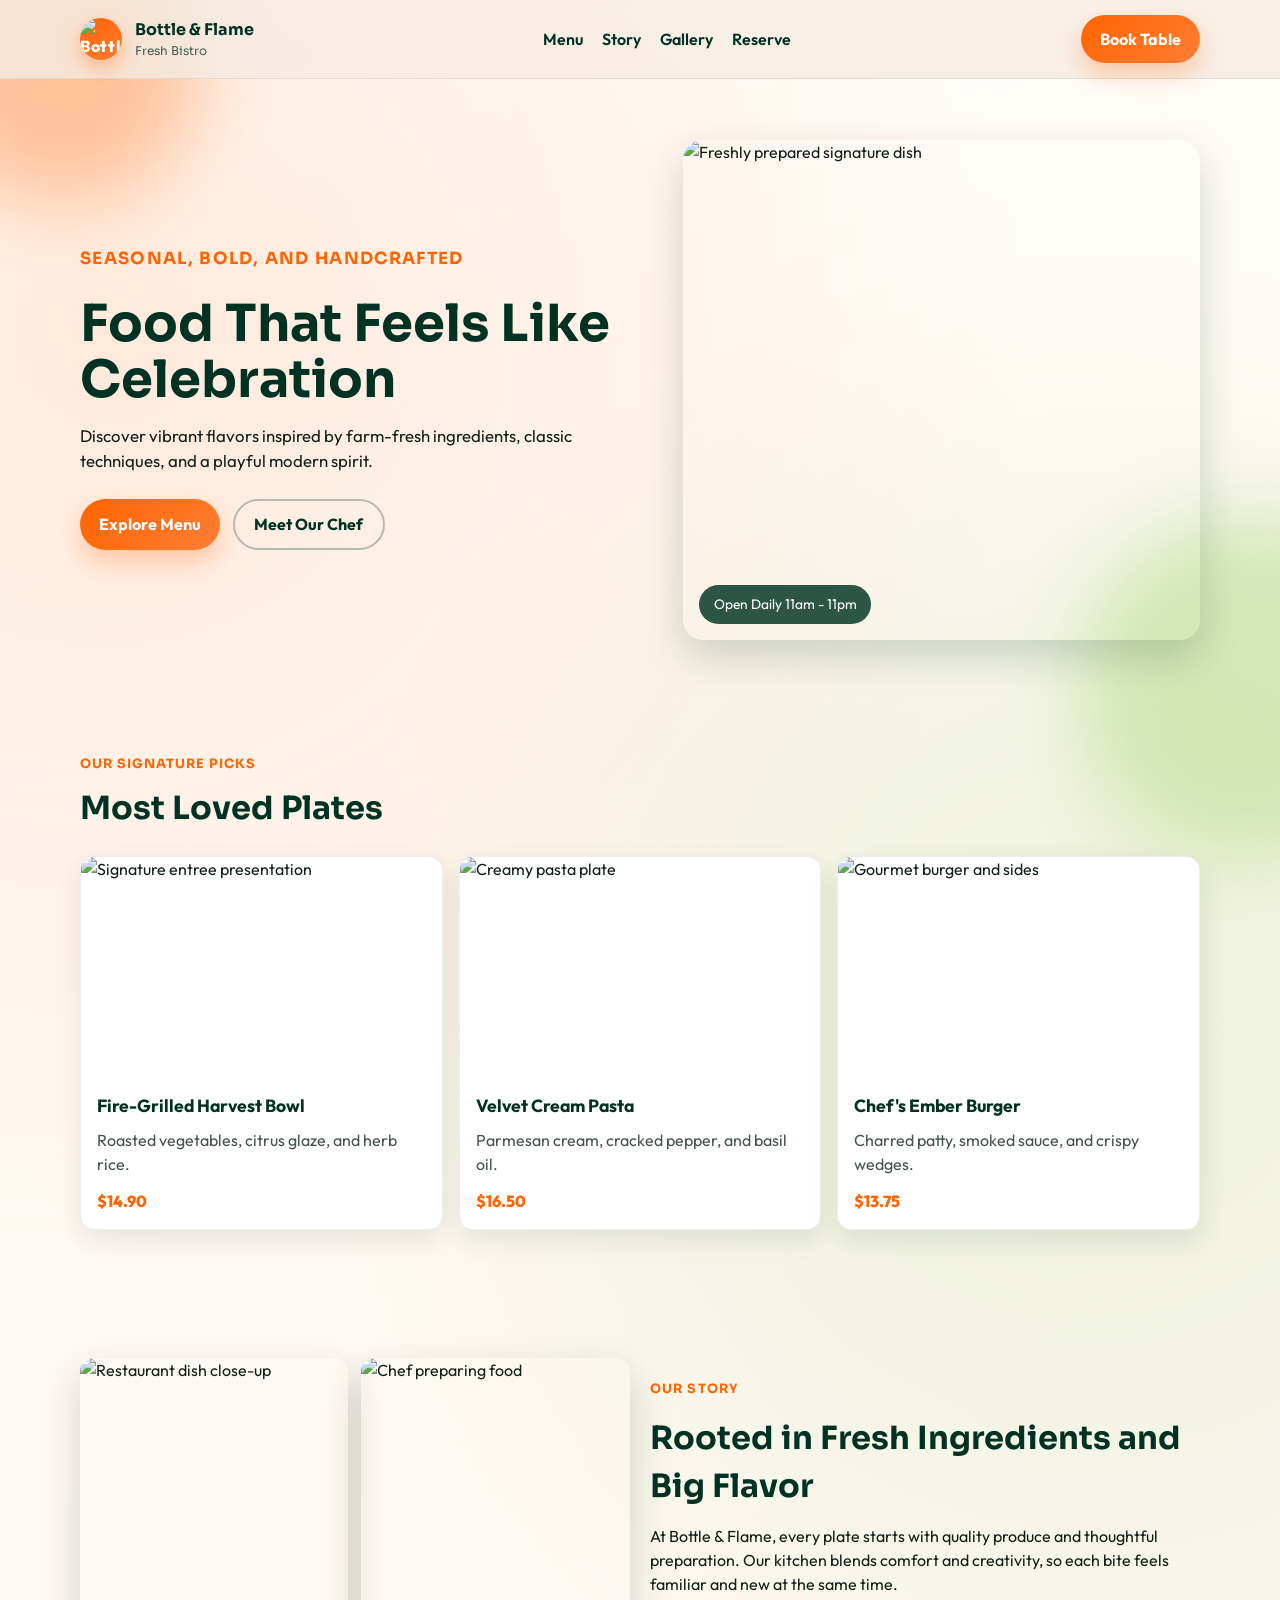
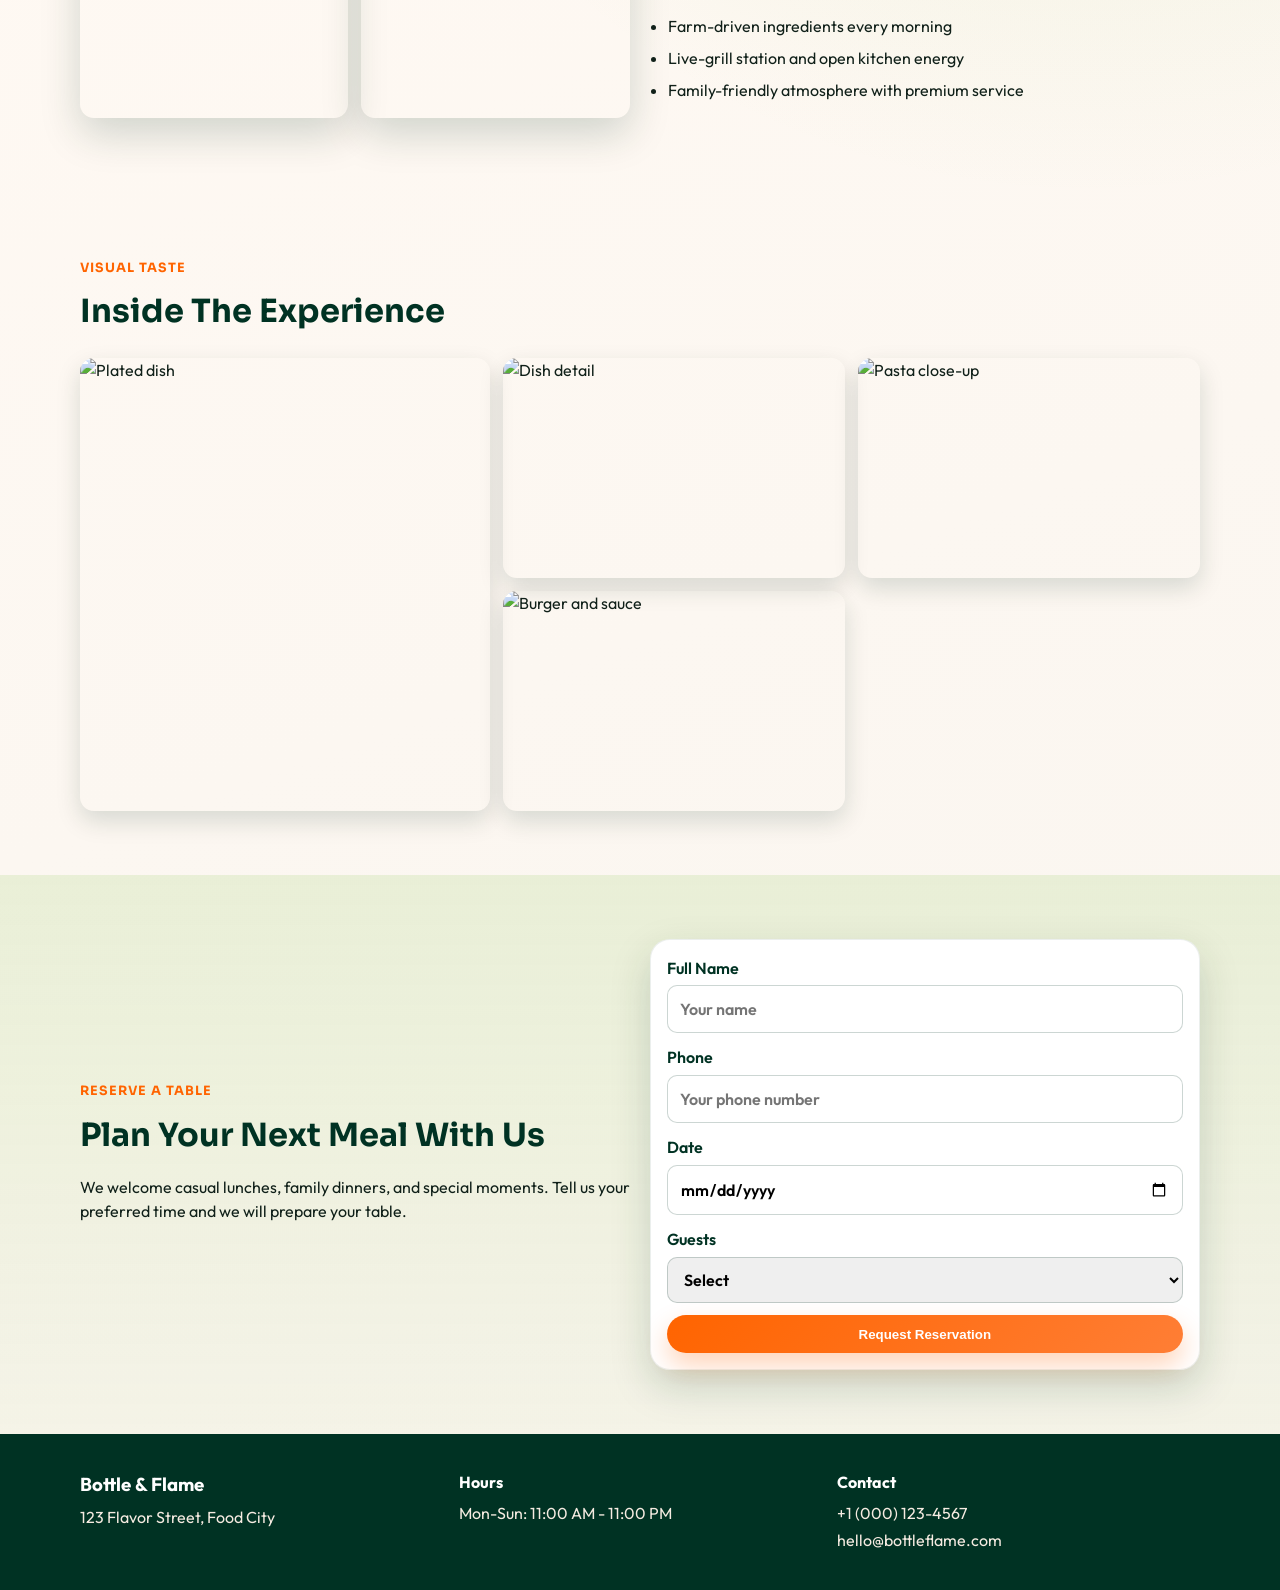
==== index.html @ 5c79b883 "first commit" ====
<!doctype html>
<html lang="en">
  <head>
    <meta charset="UTF-8" />
    <meta name="viewport" content="width=device-width, initial-scale=1.0" />
    <title>Bottle & Flame | Fresh Restaurant</title>
    <meta
      name="description"
      content="Bottle & Flame is a vibrant restaurant serving fresh, seasonal dishes in a warm and modern space."
    />
    <link rel="preconnect" href="https://fonts.googleapis.com" />
    <link rel="preconnect" href="https://fonts.gstatic.com" crossorigin />
    <link
      href="https://fonts.googleapis.com/css2?family=Outfit:wght@300;400;500;600;700;800&family=Sora:wght@400;600;700&display=swap"
      rel="stylesheet"
    />
    <link rel="stylesheet" href="styles.css" />
  </head>
  <body>
    <div class="bg-shape bg-shape-1" aria-hidden="true"></div>
    <div class="bg-shape bg-shape-2" aria-hidden="true"></div>

    <header class="site-header">
      <div class="container nav-wrap">
        <a href="#top" class="brand" aria-label="Bottle and Flame Home">
          <span class="brand-badge">
            <img
              src="https://i.pinimg.com/736x/e0/98/3f/e0983fd6c6b61b1ee750c70c42baafc1.jpg"
              alt="Bottle and Flame logo"
            />
          </span>
          <span class="brand-text">
            <strong>Bottle & Flame</strong>
            <small>Fresh Bistro</small>
          </span>
        </a>

        <nav class="nav-links" aria-label="Primary">
          <a href="#menu">Menu</a>
          <a href="#story">Story</a>
          <a href="#gallery">Gallery</a>
          <a href="#reserve">Reserve</a>
        </nav>

        <a class="btn btn-solid" href="#reserve">Book Table</a>
      </div>
    </header>

    <main id="top">
      <section class="hero section-reveal">
        <div class="container hero-grid">
          <div class="hero-copy">
            <p class="kicker">Seasonal, Bold, and Handcrafted</p>
            <h1>Food That Feels Like Celebration</h1>
            <p>
              Discover vibrant flavors inspired by farm-fresh ingredients,
              classic techniques, and a playful modern spirit.
            </p>
            <div class="hero-actions">
              <a class="btn btn-solid" href="#menu">Explore Menu</a>
              <a class="btn btn-outline" href="#story">Meet Our Chef</a>
            </div>
          </div>
          <div class="hero-visual">
            <img
              src="https://i.pinimg.com/1200x/57/22/00/57220047fc59da5722f2daf2bf683b67.jpg"
              alt="Freshly prepared signature dish"
            />
            <div class="hero-tag">Open Daily 11am - 11pm</div>
          </div>
        </div>
      </section>

      <section id="menu" class="menu section-reveal">
        <div class="container">
          <div class="section-head">
            <p class="kicker">Our Signature Picks</p>
            <h2>Most Loved Plates</h2>
          </div>
          <div class="cards">
            <article class="card">
              <img
                src="https://i.pinimg.com/1200x/0c/54/c2/0c54c2e7148ea5ae05d702aa64c86451.jpg"
                alt="Signature entree presentation"
              />
              <div class="card-body">
                <h3>Fire-Grilled Harvest Bowl</h3>
                <p>Roasted vegetables, citrus glaze, and herb rice.</p>
                <span class="price">$14.90</span>
              </div>
            </article>

            <article class="card">
              <img
                src="https://i.pinimg.com/736x/37/b6/60/37b660cb40988dda83c8d345f62c83da.jpg"
                alt="Creamy pasta plate"
              />
              <div class="card-body">
                <h3>Velvet Cream Pasta</h3>
                <p>Parmesan cream, cracked pepper, and basil oil.</p>
                <span class="price">$16.50</span>
              </div>
            </article>

            <article class="card">
              <img
                src="https://i.pinimg.com/1200x/67/fa/d7/67fad77814d56b44487b57f798a0442e.jpg"
                alt="Gourmet burger and sides"
              />
              <div class="card-body">
                <h3>Chef's Ember Burger</h3>
                <p>Charred patty, smoked sauce, and crispy wedges.</p>
                <span class="price">$13.75</span>
              </div>
            </article>
          </div>
        </div>
      </section>

      <section id="story" class="story section-reveal">
        <div class="container story-grid">
          <div class="story-image-wrap">
            <img
              class="story-dish"
              src="https://i.pinimg.com/736x/79/e4/8b/79e48b3a2fa426a9a2b38bc45825f076.jpg"
              alt="Restaurant dish close-up"
            />
            <img
              class="story-chef"
              src="https://i.pinimg.com/736x/0b/7b/25/0b7b25e48258ddd399b24ec6fa42fc54.jpg"
              alt="Chef preparing food"
            />
          </div>
          <div class="story-copy">
            <p class="kicker">Our Story</p>
            <h2>Rooted in Fresh Ingredients and Big Flavor</h2>
            <p>
              At Bottle & Flame, every plate starts with quality produce and
              thoughtful preparation. Our kitchen blends comfort and creativity,
              so each bite feels familiar and new at the same time.
            </p>
            <ul class="story-points">
              <li>Farm-driven ingredients every morning</li>
              <li>Live-grill station and open kitchen energy</li>
              <li>Family-friendly atmosphere with premium service</li>
            </ul>
          </div>
        </div>
      </section>

      <section id="gallery" class="gallery section-reveal">
        <div class="container">
          <div class="section-head">
            <p class="kicker">Visual Taste</p>
            <h2>Inside The Experience</h2>
          </div>
          <div class="gallery-grid">
            <img
              src="https://i.pinimg.com/1200x/57/22/00/57220047fc59da5722f2daf2bf683b67.jpg"
              alt="Plated dish"
            />
            <img
              src="https://i.pinimg.com/1200x/0c/54/c2/0c54c2e7148ea5ae05d702aa64c86451.jpg"
              alt="Dish detail"
            />
            <img
              src="https://i.pinimg.com/736x/37/b6/60/37b660cb40988dda83c8d345f62c83da.jpg"
              alt="Pasta close-up"
            />
            <img
              src="https://i.pinimg.com/1200x/67/fa/d7/67fad77814d56b44487b57f798a0442e.jpg"
              alt="Burger and sauce"
            />
          </div>
        </div>
      </section>

      <section id="reserve" class="reserve section-reveal">
        <div class="container reserve-grid">
          <div class="reserve-copy">
            <p class="kicker">Reserve A Table</p>
            <h2>Plan Your Next Meal With Us</h2>
            <p>
              We welcome casual lunches, family dinners, and special moments.
              Tell us your preferred time and we will prepare your table.
            </p>
          </div>

          <form class="reserve-form" action="#" method="post">
            <label>
              Full Name
              <input type="text" name="name" placeholder="Your name" required />
            </label>
            <label>
              Phone
              <input type="tel" name="phone" placeholder="Your phone number" required />
            </label>
            <label>
              Date
              <input type="date" name="date" required />
            </label>
            <label>
              Guests
              <select name="guests" required>
                <option value="">Select</option>
                <option>2 Guests</option>
                <option>4 Guests</option>
                <option>6 Guests</option>
                <option>8+ Guests</option>
              </select>
            </label>
            <button class="btn btn-solid" type="submit">Request Reservation</button>
          </form>
        </div>
      </section>
    </main>

    <footer class="site-footer">
      <div class="container footer-grid">
        <div>
          <h3>Bottle & Flame</h3>
          <p>123 Flavor Street, Food City</p>
        </div>
        <div>
          <h4>Hours</h4>
          <p>Mon-Sun: 11:00 AM - 11:00 PM</p>
        </div>
        <div>
          <h4>Contact</h4>
          <p>+1 (000) 123-4567</p>
          <p>hello@bottleflame.com</p>
        </div>
      </div>
    </footer>

    <script src="script.js"></script>
  </body>
</html>
---- styles.css ----
:root {
  --pumpkin: #ff6400;
  --eggshell: #f5ebe1;
  --salad: #8cc850;
  --bottle: #003223;
  --white: #ffffff;
  --text-dark: #102019;
  --radius-lg: 20px;
  --radius-md: 14px;
  --shadow: 0 16px 40px rgba(0, 50, 35, 0.18);
}

* {
  box-sizing: border-box;
}

html,
body {
  margin: 0;
  padding: 0;
}

body {
  font-family: "Outfit", sans-serif;
  color: var(--text-dark);
  background:
    radial-gradient(circle at 8% 10%, rgba(255, 100, 0, 0.12), transparent 30%),
    radial-gradient(circle at 85% 32%, rgba(140, 200, 80, 0.17), transparent 32%),
    linear-gradient(160deg, #fffefc, #fff9f3 35%, #f9f5ef 100%);
  line-height: 1.5;
  min-height: 100vh;
}

img {
  max-width: 100%;
  display: block;
}

.container {
  width: min(1120px, calc(100% - 2.4rem));
  margin-inline: auto;
}

.bg-shape {
  position: fixed;
  pointer-events: none;
  border-radius: 999px;
  filter: blur(40px);
  opacity: 0.32;
  z-index: -1;
}

.bg-shape-1 {
  width: 280px;
  height: 280px;
  background: var(--pumpkin);
  top: -80px;
  left: -80px;
}

.bg-shape-2 {
  width: 340px;
  height: 340px;
  background: var(--salad);
  right: -140px;
  bottom: 5%;
}

.site-header {
  position: sticky;
  top: 0;
  backdrop-filter: blur(8px);
  background: rgba(245, 235, 225, 0.8);
  border-bottom: 1px solid rgba(0, 50, 35, 0.08);
  z-index: 30;
}

.nav-wrap {
  min-height: 78px;
  display: flex;
  align-items: center;
  justify-content: space-between;
  gap: 1rem;
}

.brand {
  display: flex;
  align-items: center;
  gap: 0.8rem;
  text-decoration: none;
  color: var(--bottle);
}

.brand-badge {
  width: 42px;
  height: 42px;
  display: grid;
  place-items: center;
  overflow: hidden;
  border-radius: 50%;
  font-weight: 800;
  letter-spacing: 0.04em;
  color: var(--white);
  background: linear-gradient(145deg, var(--pumpkin), #ff7c2f);
  box-shadow: 0 8px 20px rgba(255, 100, 0, 0.35);
}

.brand-badge img {
  width: 100%;
  height: 100%;
  object-fit: cover;
}

.brand-text {
  display: grid;
  font-family: "Sora", sans-serif;
}

.brand-text strong {
  font-size: 1rem;
}

.brand-text small {
  opacity: 0.75;
  font-size: 0.75rem;
}

.nav-links {
  display: flex;
  gap: 1.2rem;
}

.nav-links a {
  text-decoration: none;
  color: var(--bottle);
  font-weight: 600;
}

.nav-links a:hover {
  color: var(--pumpkin);
}

.btn {
  text-decoration: none;
  border: 0;
  border-radius: 999px;
  font-weight: 700;
  padding: 0.72rem 1.2rem;
  display: inline-flex;
  align-items: center;
  justify-content: center;
  cursor: pointer;
  transition: transform 0.25s ease, box-shadow 0.25s ease, background 0.25s ease;
}

.btn:hover {
  transform: translateY(-2px);
}

.btn-solid {
  background: linear-gradient(135deg, var(--pumpkin), #ff7e35);
  color: var(--white);
  box-shadow: 0 12px 26px rgba(255, 100, 0, 0.28);
}

.btn-outline {
  color: var(--bottle);
  border: 2px solid rgba(0, 50, 35, 0.28);
  background: transparent;
}

.hero {
  padding: 3.8rem 0 2.4rem;
}

.hero-grid {
  display: grid;
  grid-template-columns: 1.05fr 0.95fr;
  gap: 2rem;
  align-items: center;
}

.kicker {
  font-family: "Sora", sans-serif;
  letter-spacing: 0.08em;
  font-size: 0.8rem;
  text-transform: uppercase;
  color: var(--pumpkin);
  font-weight: 700;
  margin-bottom: 0.6rem;
}

.hero-copy h1 {
  font-family: "Sora", sans-serif;
  font-size: clamp(2rem, 4vw, 3.6rem);
  line-height: 1.08;
  color: var(--bottle);
  margin: 0;
}

.hero-copy p {
  max-width: 48ch;
  font-size: 1.05rem;
  margin: 1rem 0 1.6rem;
}

.hero-actions {
  display: flex;
  flex-wrap: wrap;
  gap: 0.8rem;
}

.hero-visual {
  position: relative;
  border-radius: var(--radius-lg);
  overflow: hidden;
  box-shadow: var(--shadow);
}

.hero-visual img {
  width: 100%;
  height: min(500px, 60vh);
  object-fit: cover;
}

.hero-tag {
  position: absolute;
  left: 1rem;
  bottom: 1rem;
  background: rgba(0, 50, 35, 0.82);
  color: var(--white);
  padding: 0.58rem 0.9rem;
  border-radius: 999px;
  font-size: 0.86rem;
}

.menu,
.story,
.gallery,
.reserve {
  padding: 4rem 0;
}

.section-head h2,
.story-copy h2,
.reserve-copy h2 {
  font-family: "Sora", sans-serif;
  color: var(--bottle);
  margin: 0;
  font-size: clamp(1.6rem, 2.5vw, 2.4rem);
}

.cards {
  margin-top: 1.5rem;
  display: grid;
  grid-template-columns: repeat(3, minmax(0, 1fr));
  gap: 1rem;
}

.card {
  background: var(--white);
  border-radius: var(--radius-md);
  overflow: hidden;
  border: 1px solid rgba(0, 50, 35, 0.08);
  box-shadow: 0 10px 28px rgba(0, 50, 35, 0.1);
}

.card img {
  width: 100%;
  height: 220px;
  object-fit: cover;
}

.card-body {
  padding: 1rem;
}

.card-body h3 {
  margin: 0;
  font-size: 1.1rem;
  color: var(--bottle);
}

.card-body p {
  margin: 0.55rem 0 0.8rem;
  color: #44534c;
}

.price {
  font-weight: 800;
  color: var(--pumpkin);
}

.story-grid {
  display: grid;
  grid-template-columns: 1fr 1fr;
  gap: 1.3rem;
  align-items: center;
}

.story-image-wrap {
  display: grid;
  grid-template-columns: 1fr 1fr;
  gap: 0.8rem;
}

.story-dish,
.story-chef {
  border-radius: var(--radius-md);
  height: 360px;
  width: 100%;
  object-fit: cover;
  box-shadow: var(--shadow);
}

.story-copy p {
  margin: 0.9rem 0;
}

.story-points {
  margin: 1.1rem 0 0;
  padding-left: 1.1rem;
}

.story-points li {
  margin-bottom: 0.5rem;
}

.gallery-grid {
  margin-top: 1.4rem;
  display: grid;
  gap: 0.8rem;
  grid-template-columns: 1.2fr 1fr 1fr;
  grid-template-rows: 220px 220px;
}

.gallery-grid img {
  width: 100%;
  height: 100%;
  object-fit: cover;
  border-radius: var(--radius-md);
  box-shadow: 0 10px 24px rgba(0, 50, 35, 0.15);
}

.gallery-grid img:first-child {
  grid-row: 1 / span 2;
}

.reserve {
  background: linear-gradient(180deg, rgba(140, 200, 80, 0.16), rgba(140, 200, 80, 0.05));
}

.reserve-grid {
  display: grid;
  grid-template-columns: 1fr 1fr;
  gap: 1.2rem;
  align-items: center;
}

.reserve-form {
  background: var(--white);
  border: 1px solid rgba(0, 50, 35, 0.08);
  border-radius: var(--radius-lg);
  box-shadow: var(--shadow);
  padding: 1rem;
  display: grid;
  gap: 0.75rem;
}

.reserve-form label {
  display: grid;
  gap: 0.35rem;
  font-weight: 600;
  color: var(--bottle);
}

.reserve-form input,
.reserve-form select {
  border: 1px solid rgba(0, 50, 35, 0.2);
  border-radius: 10px;
  padding: 0.7rem 0.8rem;
  font: inherit;
}

.reserve-form input:focus,
.reserve-form select:focus {
  outline: 2px solid rgba(255, 100, 0, 0.4);
  border-color: var(--pumpkin);
}

.site-footer {
  background: var(--bottle);
  color: var(--eggshell);
  padding: 2.2rem 0;
}

.footer-grid {
  display: grid;
  grid-template-columns: repeat(3, minmax(0, 1fr));
  gap: 1rem;
}

.footer-grid h3,
.footer-grid h4 {
  margin: 0 0 0.45rem;
  color: var(--white);
}

.footer-grid p {
  margin: 0.2rem 0;
}

.section-reveal {
  opacity: 0;
  transform: translateY(24px);
  transition: opacity 0.7s ease, transform 0.7s ease;
}

.section-reveal.visible {
  opacity: 1;
  transform: translateY(0);
}

@media (max-width: 980px) {
  .nav-links {
    display: none;
  }

  .hero-grid,
  .story-grid,
  .reserve-grid {
    grid-template-columns: 1fr;
  }

  .cards {
    grid-template-columns: repeat(2, minmax(0, 1fr));
  }

  .gallery-grid {
    grid-template-columns: 1fr 1fr;
    grid-template-rows: 220px 220px 220px;
  }

  .gallery-grid img:first-child {
    grid-column: 1 / span 2;
    grid-row: 1;
  }

  .story-dish,
  .story-chef {
    height: 280px;
  }
}

@media (max-width: 640px) {
  .hero {
    padding-top: 2.8rem;
  }

  .cards,
  .footer-grid,
  .story-image-wrap {
    grid-template-columns: 1fr;
  }

  .gallery-grid {
    grid-template-columns: 1fr;
    grid-template-rows: none;
  }

  .gallery-grid img,
  .gallery-grid img:first-child {
    grid-column: auto;
    grid-row: auto;
    height: 220px;
  }
}
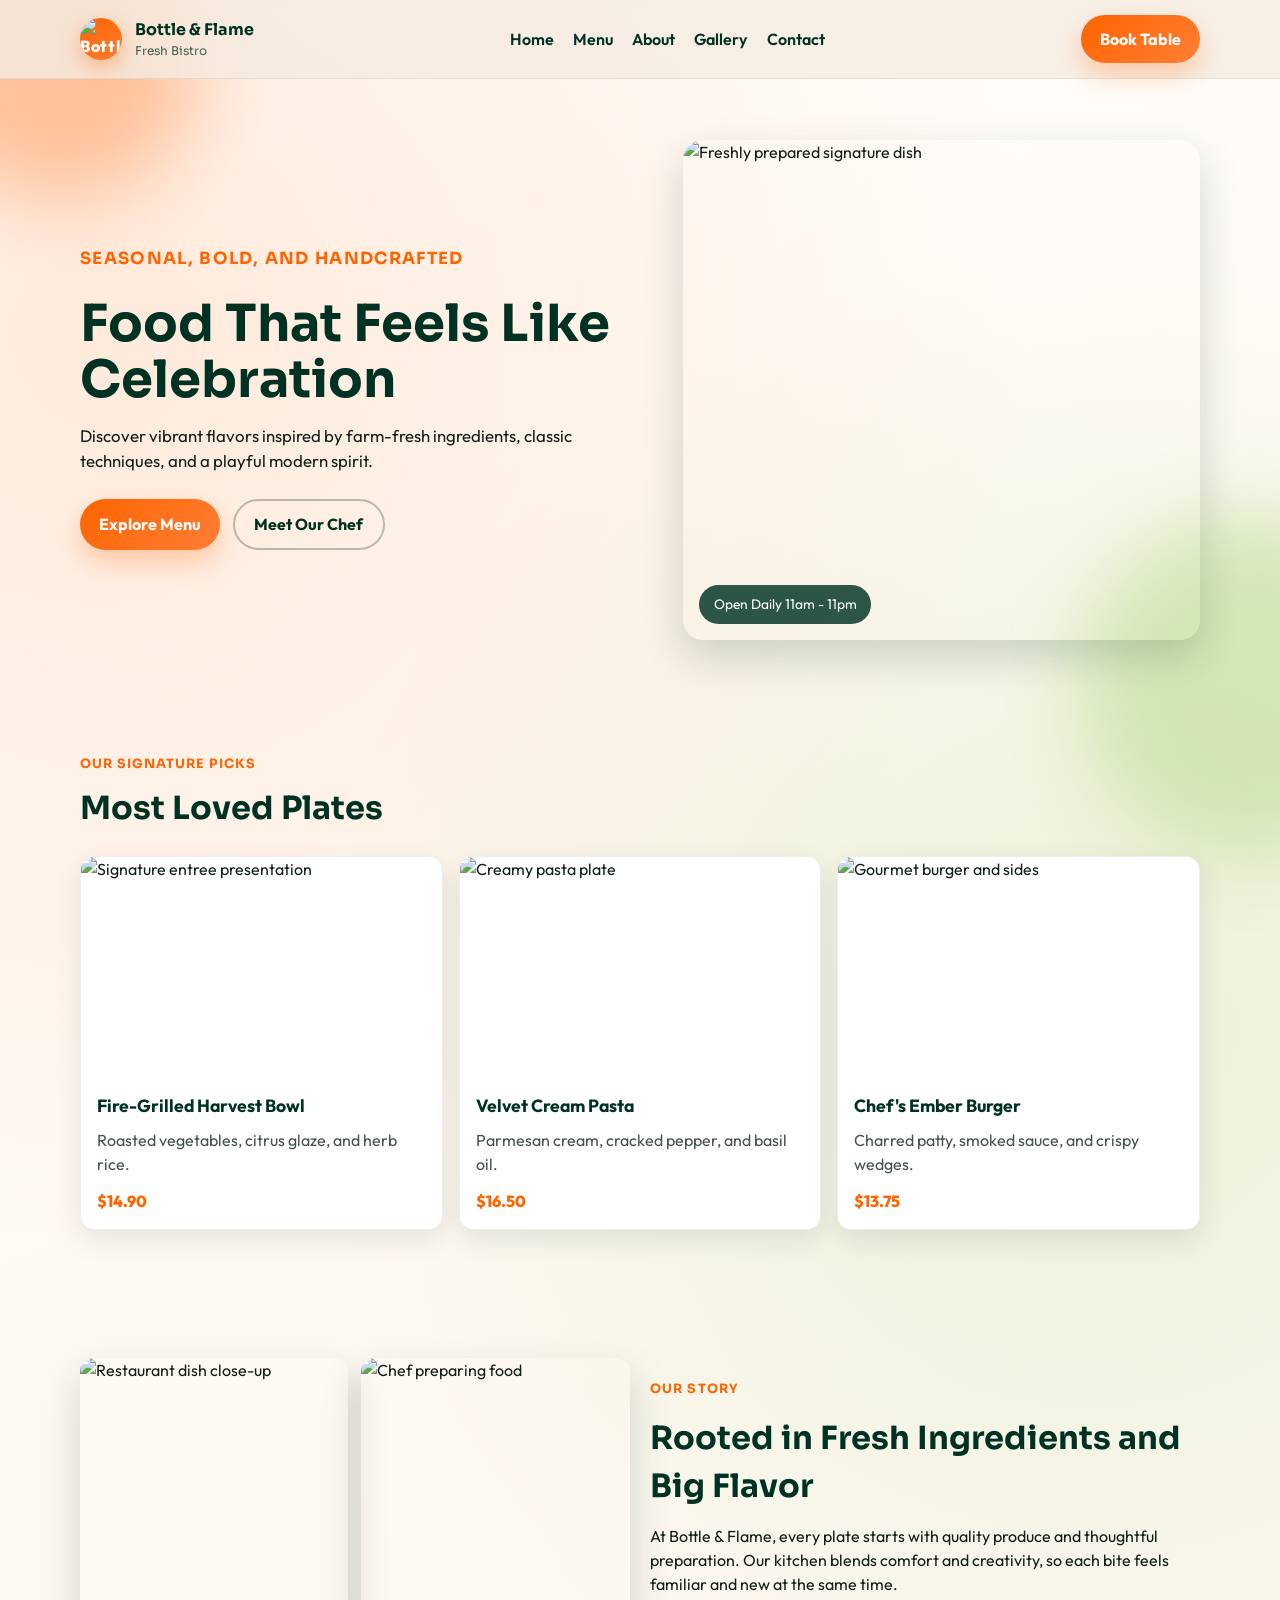
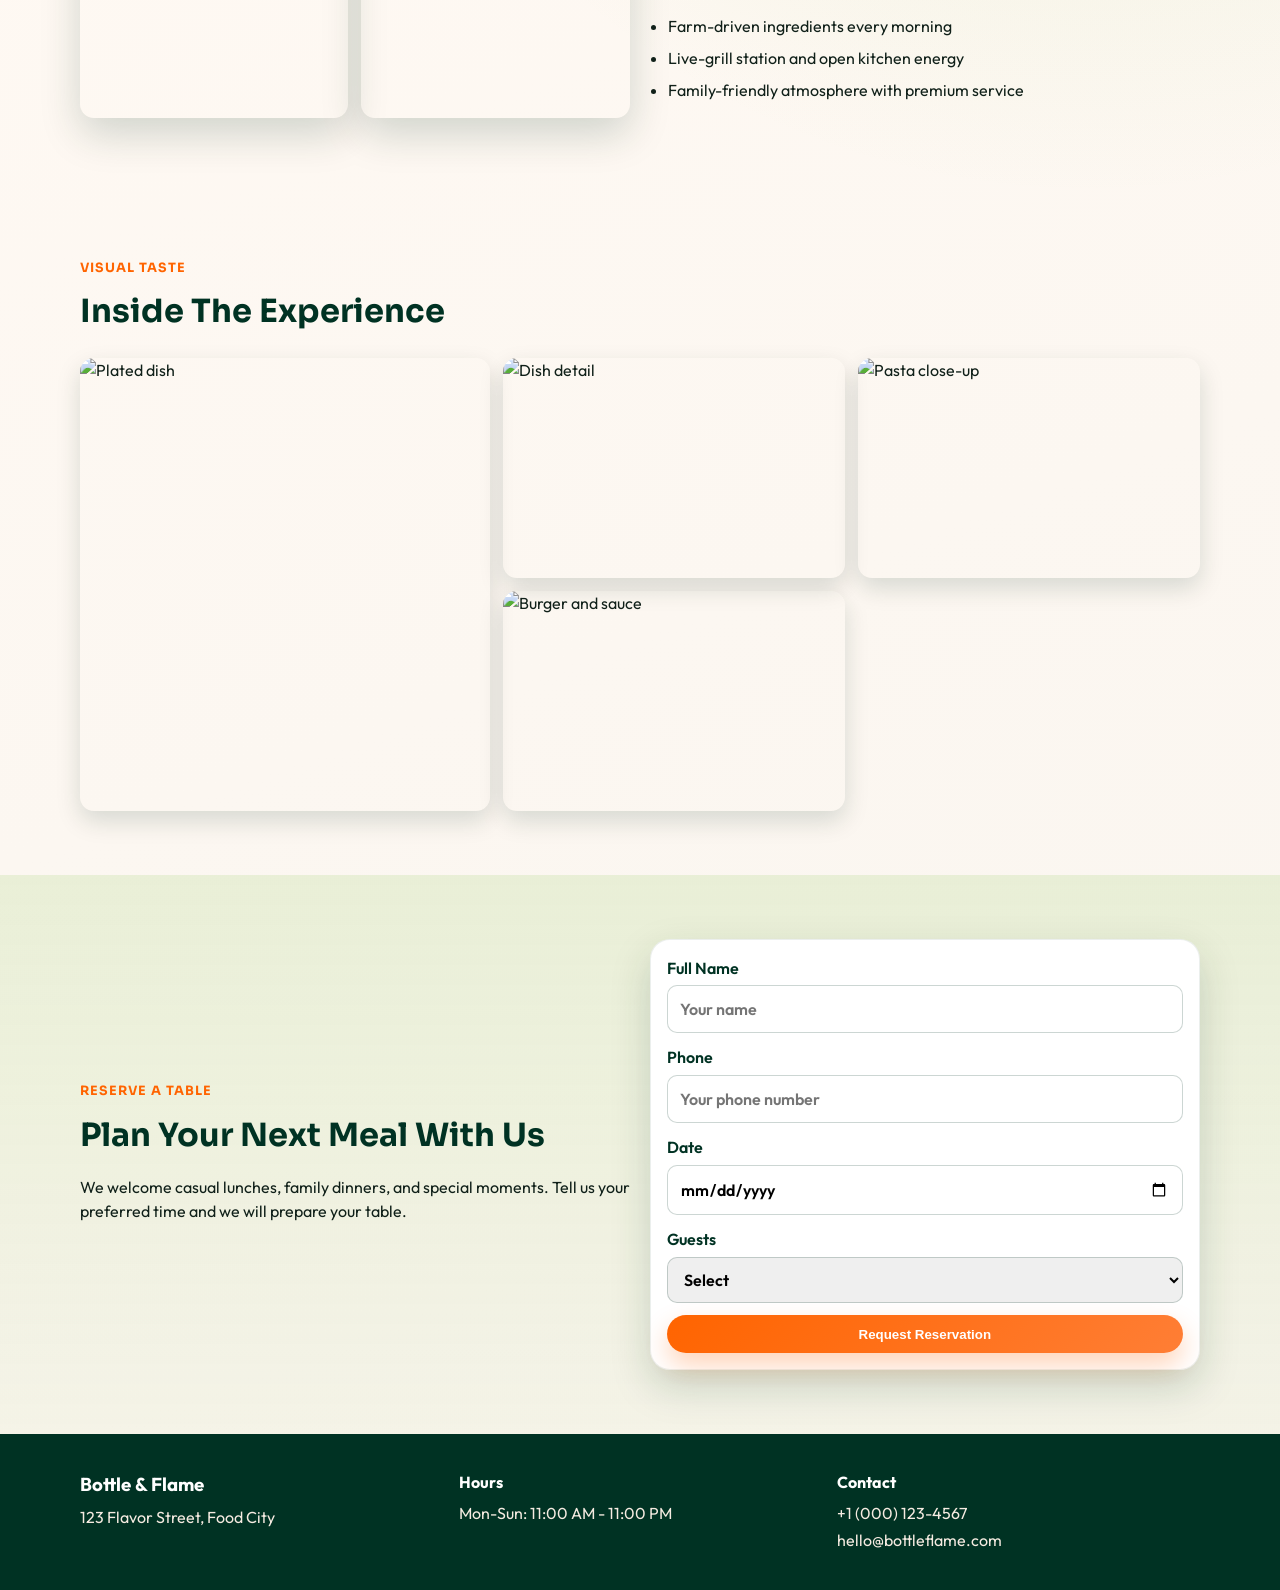
==== commit 1758d45e: "new chnages" ====
--- a/index.html
+++ b/index.html
@@ -36,13 +36,14 @@
         </a>
 
         <nav class="nav-links" aria-label="Primary">
-          <a href="#menu">Menu</a>
-          <a href="#story">Story</a>
-          <a href="#gallery">Gallery</a>
-          <a href="#reserve">Reserve</a>
+          <a href="index.html">Home</a>
+          <a href="menu.html">Menu</a>
+          <a href="about.html">About</a>
+          <a href="gallery.html">Gallery</a>
+          <a href="contact.html">Contact</a>
         </nav>
 
-        <a class="btn btn-solid" href="#reserve">Book Table</a>
+        <a class="btn btn-solid" href="contact.html#reserve">Book Table</a>
       </div>
     </header>
 
@@ -57,8 +58,8 @@
               classic techniques, and a playful modern spirit.
             </p>
             <div class="hero-actions">
-              <a class="btn btn-solid" href="#menu">Explore Menu</a>
-              <a class="btn btn-outline" href="#story">Meet Our Chef</a>
+              <a class="btn btn-solid" href="menu.html">Explore Menu</a>
+              <a class="btn btn-outline" href="about.html">Meet Our Chef</a>
             </div>
           </div>
           <div class="hero-visual">
--- a/styles.css
+++ b/styles.css
@@ -173,6 +173,22 @@
   padding: 3.8rem 0 2.4rem;
 }
 
+.page-hero {
+  padding: 3rem 0 1.6rem;
+}
+
+.page-hero h1 {
+  margin: 0;
+  font-family: "Sora", sans-serif;
+  color: var(--bottle);
+  font-size: clamp(2rem, 3.8vw, 3.2rem);
+}
+
+.page-hero p {
+  margin: 0.85rem 0 0;
+  max-width: 62ch;
+}
+
 .hero-grid {
   display: grid;
   grid-template-columns: 1.05fr 0.95fr;
@@ -350,6 +366,106 @@
   background: linear-gradient(180deg, rgba(140, 200, 80, 0.16), rgba(140, 200, 80, 0.05));
 }
 
+.menu-list {
+  padding-top: 0;
+}
+
+.menu-list-grid {
+  display: grid;
+  grid-template-columns: repeat(3, minmax(0, 1fr));
+  gap: 1rem;
+}
+
+.menu-list-grid article {
+  background: var(--white);
+  border-radius: var(--radius-md);
+  border: 1px solid rgba(0, 50, 35, 0.08);
+  box-shadow: 0 10px 24px rgba(0, 50, 35, 0.08);
+  padding: 1rem;
+}
+
+.menu-list-grid h3 {
+  margin: 0 0 0.8rem;
+  color: var(--bottle);
+  font-family: "Sora", sans-serif;
+}
+
+.menu-list-grid ul {
+  list-style: none;
+  margin: 0;
+  padding: 0;
+  display: grid;
+  gap: 0.7rem;
+}
+
+.menu-list-grid li {
+  display: flex;
+  justify-content: space-between;
+  gap: 0.8rem;
+  padding-bottom: 0.6rem;
+  border-bottom: 1px dashed rgba(0, 50, 35, 0.2);
+}
+
+.values {
+  padding-top: 0;
+}
+
+.values-grid {
+  display: grid;
+  grid-template-columns: repeat(3, minmax(0, 1fr));
+  gap: 1rem;
+}
+
+.values-grid article {
+  border-radius: var(--radius-md);
+  background: linear-gradient(140deg, rgba(245, 235, 225, 0.9), rgba(140, 200, 80, 0.2));
+  border: 1px solid rgba(0, 50, 35, 0.08);
+  padding: 1rem;
+}
+
+.values-grid h3 {
+  margin: 0 0 0.4rem;
+  color: var(--bottle);
+  font-family: "Sora", sans-serif;
+}
+
+.gallery-wide {
+  grid-template-columns: repeat(3, minmax(0, 1fr));
+  grid-template-rows: 220px 220px;
+}
+
+.gallery-wide img:first-child {
+  grid-row: auto;
+}
+
+.contact-block {
+  padding: 1rem 0 0;
+}
+
+.contact-grid {
+  display: grid;
+  gap: 1rem;
+  grid-template-columns: repeat(3, minmax(0, 1fr));
+}
+
+.contact-grid article {
+  border-radius: var(--radius-md);
+  background: var(--white);
+  border: 1px solid rgba(0, 50, 35, 0.08);
+  box-shadow: 0 10px 24px rgba(0, 50, 35, 0.08);
+  padding: 1rem;
+}
+
+.contact-grid h3 {
+  margin: 0 0 0.4rem;
+  color: var(--bottle);
+  font-family: "Sora", sans-serif;
+}
+
+.contact-grid p {
+  margin: 0;
+}
+
 .reserve-grid {
   display: grid;
   grid-template-columns: 1fr 1fr;
@@ -432,6 +548,12 @@
     grid-template-columns: 1fr;
   }
 
+  .menu-list-grid,
+  .values-grid,
+  .contact-grid {
+    grid-template-columns: 1fr 1fr;
+  }
+
   .cards {
     grid-template-columns: repeat(2, minmax(0, 1fr));
   }
@@ -458,6 +580,9 @@
   }
 
   .cards,
+  .menu-list-grid,
+  .values-grid,
+  .contact-grid,
   .footer-grid,
   .story-image-wrap {
     grid-template-columns: 1fr;
